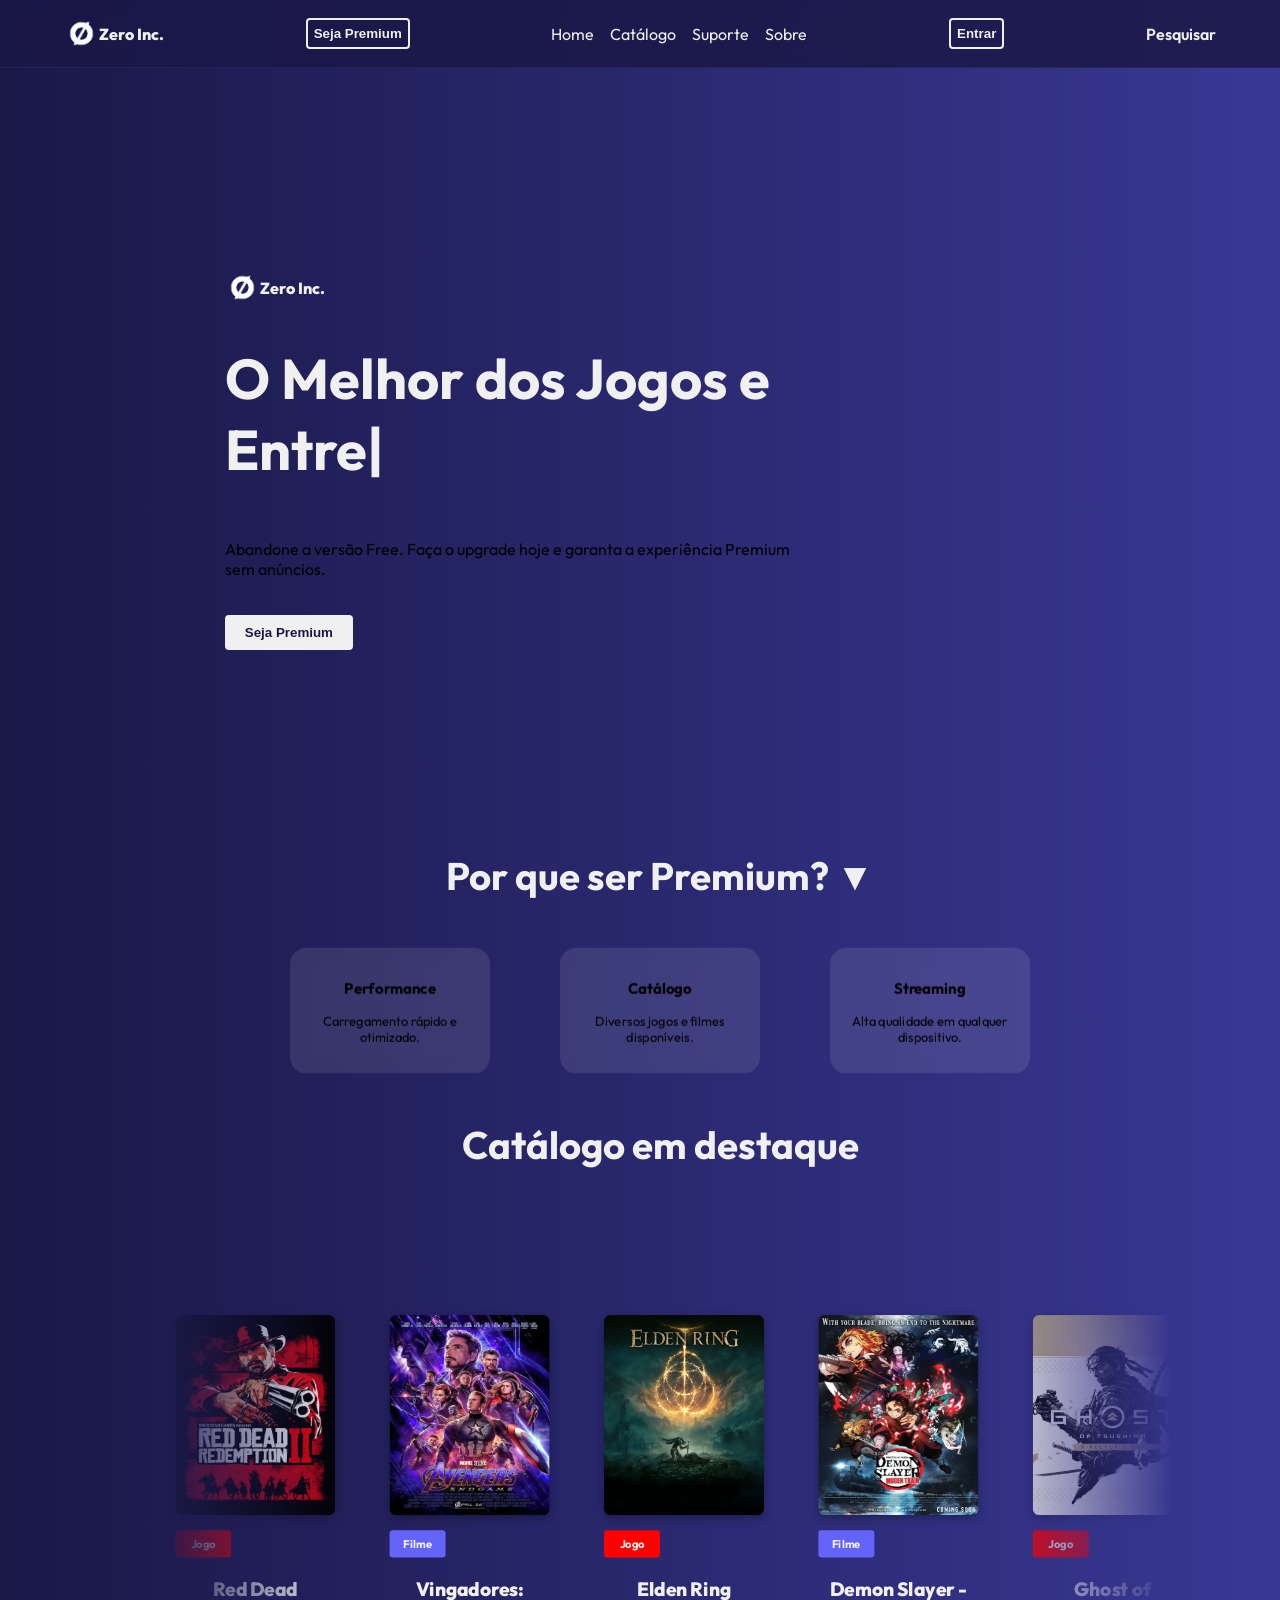
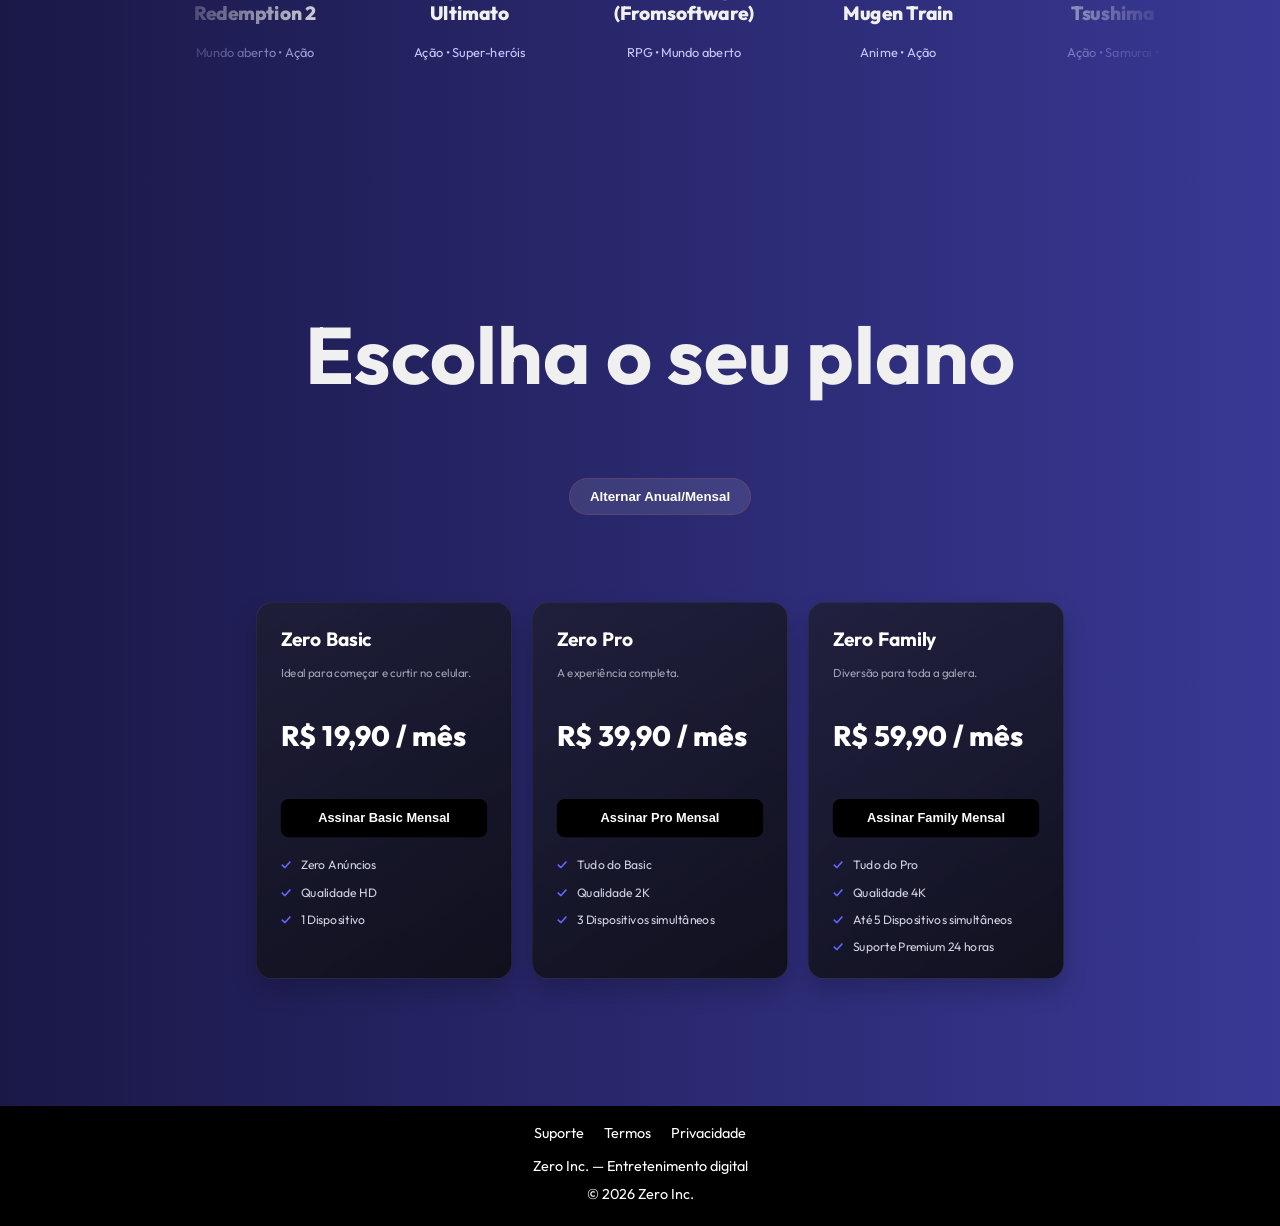
==== index.html @ 5bc1e82e "Removida a pasta Zero para utilizar o GitHub Pages" ====
<!DOCTYPE html>
<html lang="pt-br">

<head>
    <meta charset="UTF-8">
    <meta name="viewport" content="width=device-width, initial-scale=1.0">
    <title>Zero Inc.</title>
    <link rel="stylesheet" href="css/index.css">
    <link rel="stylesheet" href="css/basic.css">
    <script src="js/script.js" defer></script>
</head>

<body>
    <div class="container">
        <div class="header">
            <div class="nav-icon">
                <img src="img/logo.png" class="nav-logo" alt="">Zero Inc.
            </div>
            <a href="#plansID"><button class="nav-subscription-btn sign-btn">Seja Premium</button></a>

            <div class="nav-menu">
                <ul>
                    <li><a href="#">Home</a></li>
                    <li><a href="#catalogID">Catálogo</a></li>
                    <li><a href="#footerID">Suporte</a></li>
                    <li><a href="#footerID">Sobre</a></li>
                </ul>
            </div>

            <button class="nav-sign-btn">Entrar</button>
            <div class="nav-search">Pesquisar</div>
        </div>

        <div class="content">

            <div class="banner-container">
                <div class="banner-icon">
                    <img src="img/logo.png" class="nav-logo" alt="">Zero Inc.
                </div>
                <h1 class="banner-title" id="typewriter">O Melhor dos Jogos e Entretenimento em um só lugar.</h1>
                <p>Abandone a versão Free. Faça o upgrade hoje e garanta a experiência Premium sem anúncios.</p>
                <a href="#plansID"><button class="banner-subscription-btn sign-btn">Seja Premium</button></a>

            </div>

            <div class="benefits-container">

                <div class="benefits-head">
                    <h2 class="benefits-title">Por que ser Premium? <span class="seta">▼</span></h2>
                </div>
                <div class="benefits-cards">

                    <div class="benefit-card" id="benefits-animation">
                        <h3> Performance</h3>
                        <p>Carregamento rápido e otimizado.</p>
                    </div>

                    <div class="benefit-card" id="benefits-animation">
                        <h3> Catálogo</h3>
                        <p>Diversos jogos e filmes disponíveis.</p>
                    </div>

                    <div class="benefit-card" id="benefits-animation">
                        <h3> Streaming</h3>
                        <p>Alta qualidade em qualquer dispositivo.</p>
                    </div>

                </div>

            </div>
            <h2 class="catalog-title" id="catalogID" >Catálogo em destaque</h2>

            <div class="carousel" id="carousel-animation" data-direction="right">

                <div class="catalog">
                    <li class="catalog-card ">
                        <img src="/img/redDead.jpg" class="card-image" alt="Capa de um jogo">
                        <card-tag class="card-tag ">
                            <h4 id="jogo">Jogo</h4>
                        </card-tag>
                        <h3 class="card-title">Red Dead Redemption 2</h3>
                        <p class="card-description">Mundo aberto • Ação </p>
                    </li>
                    <li class="catalog-card">
                        <img src="/img/vingadores.jpg" class="card-image" alt="Capa de um jogo">
                        <card-tag class="card-tag">
                            <h4 idd="filme">Filme</h4>
                        </card-tag>
                        <h3 class="card-title">Vingadores: Ultimato</h3>
                        <p class="card-description">Ação • Super-heróis </p>
                    </li>
                    <li class="catalog-card">
                        <img src="/img/eldenRing.jpg" class="card-image" alt="Capa de um jogo">
                        <card-tag class="card-tag ">
                            <h4 id="jogo">Jogo</h4>
                        </card-tag>
                        <h3 class="card-title">Elden Ring (Fromsoftware)</h3>
                        <p class="card-description">RPG • Mundo aberto </p>
                    </li>
                    <li class="catalog-card ">
                        <img src="/img/demonSlayer.jpg" class="card-image" alt="Capa de um jogo">
                        <card-tag class="card-tag ">
                            <h4 class="filme">Filme</h4>
                        </card-tag>
                        <h3 class="card-title">Demon Slayer - Mugen Train</h3>
                        <p class="card-description">Anime • Ação</p>
                    </li>
                    <li class="catalog-card">
                        <img src="/img/tsushima.jpg" class="card-image" alt="Capa de um jogo">
                        <card-tag class="card-tag">
                            <h4 id="jogo">Jogo</h4>
                        </card-tag>
                        <h3 class="card-title">Ghost of Tsushima</h3>
                        <p class="card-description">Ação • Samurai •</p>
                    </li>
                    <li class="catalog-card">
                        <img src="/img/homemAranha.jpg" class="card-image" alt="Capa de um jogo">
                        <card-tag class="card-tag">
                            <h4 id="filme">Filme</h4>
                        </card-tag>
                        <h3 class="card-title">Spider-Man: No Way Home</h3>
                        <p class="card-description">Super-herói • Multiverso</p>
                    </li>

                </div>

            </div>

            <div class="plans-section" id="plansID">
                <div class="plans-title">
                    <h2>Escolha o seu plano</h2>
                    <h3>Desbloqueie o máximo do entretenimento com a Zero.</h3>
                    <button class="plan-toggle" onclick="alternarPrecoBotoes()">Alternar Anual/Mensal</button>
                </div>

                <div class="plans-container" id="plans-animation">
                    <div class="plans-card">
                        <h3 class="plans-title">Zero Basic</h3>
                        <p class="plans-description">Ideal para começar e curtir no celular.</p>
                        <h2 id="price-basic">R$ 19,90 / mês</h2>
                        <p class="plan-extra" id="extra-basic"></p>
                        <button class="subscription-btn-basic">Assinar Basic Mensal</button>
                        <div class="plans-resources">
                            <ul>
                                <li>Zero Anúncios</li>
                                <li>Qualidade HD</li>
                                <li>1 Dispositivo</li>
                            </ul>
                        </div>
                    </div>

                    <div class="plans-card">
                        <h3 class="plans-title">Zero Pro</h3>
                        <p class="plans-description">A experiência completa.</p>
                        <h2 id="price-pro">R$ 39,90 / mês</h2>
                        <p class="plan-extra" id="extra-pro"></p>
                        <button class="subscription-btn-pro">Assinar Pro Mensal</button>
                        <div class="plans-resources">
                            <ul>
                                <li>Tudo do Basic</li>
                                <li>Qualidade 2K</li>
                                <li>3 Dispositivos simultâneos</li>
                            </ul>
                        </div>
                    </div>

                    <div class="plans-card">
                        <h3 class="plans-title">Zero Family</h3>
                        <p class="plans-description">Diversão para toda a galera.</p>
                        <h2 id="price-family">R$ 59,90 / mês</h2>
                        <p class="plan-extra" id="extra-family"></p>
                        <button class="subscription-btn-family">Assinar Family Mensal</button>
                        <div class="plans-resources">
                            <ul>
                                <li>Tudo do Pro</li>
                                <li>Qualidade 4K</li>
                                <li>Até 5 Dispositivos simultâneos</li>
                                <li>Suporte Premium 24 horas</li>
                            </ul>


                        </div>
                    </div>
                </div>
            </div>
        </div>
    </div>
    <div class="footer" id="footerID">
        <div class="footer-links">
            <a href="#footerID">Suporte</a>
            <a href="#footerID">Termos</a>
            <a href="#footerID">Privacidade</a>
        </div>
        <p>Zero Inc. — Entretenimento digital</p>
        <p>&copy; 2026 Zero Inc.</p>
    </div>

    </div>
</body>

</html>
---- css/index.css ----
/* Define nomes de áreas para o Grid. */
.item1 {
    grid-area: header;
}

.item2 {
    grid-area: content;
}

.item3 {
    grid-area: footer;
}

/* O contêiner principal que envolve todo o conteúdo */
.container {
    display: grid;
    /* Ativa o layout em grade */

    /* Define o "mapa" do layout, empilhando o cabeçalho, conteúdo e rodapé */
    grid-template:
        'header'
        'content'
        'footer';

    /* Define que as colunas e linhas se ajustarão automaticamente ao tamanho do conteúdo */
    grid-template-columns: auto;
    grid-template-rows: auto;
}

.content {
    height: auto;
    width: 100vw;
}

/* Define uma altura fixa para a área do rodapé */
.footer {
    height: 100px;
    width: 100vw;
}
---- css/basic.css ----
@import url('https://fonts.googleapis.com/css2?family=Outfit:wght@100..900&display=swap');

/* Retirar após a conclusão */
* {
  box-sizing: border-box;
}

@keyframes scroll{
  to {
    transform: translate(calc(-50% - 0.5rem));
  }
}

@keyframes fade-in {

  to {
    scale: 1;
    opacity: 1;
  }
}

@keyframes fadeAnimation {
  0% {
    opacity: 0;
  }

  100% {
    opacity: 1;
  }
}

@keyframes quique {

  0%,
  100% {
    transform: translateY(0);
  }

  50% {
    transform: translateY(-10px);
  }
}

/* Cria uma animação contínua que movimenta o fundo de um lado para o outro */
@keyframes vaiVem {
  0% {
    background-position: 0% 50%;
  }

  50% {
    background-position: 100% 50%;
  }

  100% {
    background-position: 0% 50%;
  }
}

@keyframes giro {
  from {
    translate: 0;
  }

  to {
    translate: -100%;
  }
}

/* Animação de digitação para o simbolo "|" */

#typewriter::after {
  content: "|";
  animation: piscar 1s step-end infinite;
}

/* Esconde o cursor quando a digitação termina (opcional) */
#typewriter:hover::after {
  display: none;
}

@keyframes piscar {
  50% {
    opacity: 0;
  }
}

html {
  font-family: Outfit;
  scroll-behavior: smooth;
  overflow-x: hidden;
  width: 100vw;
}

body {
  animation-timing-function: ease-in-out;
  background-image: linear-gradient(90deg, rgb(26, 24, 71), rgb(72, 72, 187));
  /* Cria um fundo degradê azulado */
  background-size: 150% 150%;
  /* Aumenta o fundo para que a animação tenha espaço para "correr" */
  margin: 0;
  /* Remove as margens padrão do navegador */
  min-height: 100vh;
  animation: vaiVem 15s ease infinite;
  /* Aplica a animação 15s de duração em loop */
  animation-fill-mode: alternate;
  /* Faz a animação ir e voltar suavemente */



}

button {
  font-weight: 700;
  cursor: pointer;
  color: #f1f0f0;

}





.container>div:nth-child(3n) {
  /* Afeta o Footer */
  background-color: #ff760cc9;
}

/* Estiliza os filhos diretos do .container (.header, .content, .footer) */
.container>div {
  color: #000000;
  /* Define a cor do texto para preto */
}

/* Estiliza o cabeçalho principal */
.header {
  position: fixed;
  top: 0;
  left: 0;
  width: 100%;
  z-index: 1000;
  display: flex;
  /* Coloca os itens internos lado a lado */
  justify-content: space-between;
  /* Espalha os itens (logo na esquerda, menu no centro, botões na direita) */
  align-items: center;
  /* Centraliza os itens verticalmente */
  padding: 1rem 5%;
  background-color: rgba(26, 24, 71, 0.85);
  backdrop-filter: blur(10px);
  border-bottom: 1px solid rgba(255, 255, 255, 0.05);
  /* Adiciona respiro interno: 1rem em cima/embaixo, 5% nas laterais */
  /* Cria um efeito de desfoque no fundo (estilo "vidro") */
  /* margin-bottom: 2rem; */
  /* Cria um espaço abaixo do cabeçalho */

  transition: top 0.3s;
}

.nav-icon {
  display: flex;
  color: #f1f0f0;
  align-items: center;
  justify-content: center;
  font-weight: 800;
}

.nav-logo {
  width: 35px;
  padding: 0;
  margin: 0;
}

.header button {
  color: #f1f0f0;
  border-radius: 4px;
  padding: 6px;
  border: 2px solid #f1f0f0;
  background-color: transparent;

  transition: 0.3s ease;
}

.header button:hover {
  color: rgb(26, 24, 71);
  background-color: #f1f0f0;
}

/* Estilizando o botão/texto de Pesquisar */
.nav-search {
  color: #f1f0f0;
  font-weight: 600;
  font-size: clamp(12px, 1rem, 18px);
  cursor: pointer;
  transition: 0.3s ease;
}

.nav-search:hover {
  color: rgb(100, 100, 250);
  transform: scale(1.05);
}


.nav-subscription-btn a {
  text-decoration: none;
}

.nav-menu ul {
  padding: 0;
  margin: 0;
  display: flex;
  gap: 1rem;
  list-style: none;
}

.nav-menu a {
  /* Ajusta o tamanho da fonte dos links dentro da lista do menu.*/
  font-size: clamp(12px, 1rem, 18px);
  color: #f1f0f0;
  text-decoration: none;
  transition: .5s ease;
}

.nav-menu a:hover {
  border-bottom: 2px solid #f1f0f0;

}

.nav-sign-btn {
  border-radius: 4px;
}

/* Banner */



.banner-container {
  display: flex;

  height: 80vh;
  margin: 0 38vw 0 16vw;
  flex-direction: column;
  align-items: flex-start;
  justify-content: center;

}

.banner-icon {
  display: flex;
  color: #f1f0f0;
  align-self: flex-start;
  align-items: center;
  font-weight: 800;
}

.banner-title {
  flex-wrap: nowrap;
  font-size: clamp( 1.5rem, 8vw, 3.5rem);

  /* Ajusta o tamanho da fonte do título do banner de forma responsiva. */
  color: #f1f0f0;
}

.banner-subscription-btn {
  margin-top: 20px;
  padding: 10px 20px;
  color: rgb(26, 24, 71);
  background-color: #f1f0f0;
  border: none;
  border-radius: 4px;
  transition: 0.3s ease;
}

.banner-subscription-btn:hover{
  color: #f1f0f0;
  background-color: rgb(26, 24, 71);
  border: 2px solid  #f1f0f0; 
}

/* .banner-subscription-btn:hover{
} */

/* Content */

.content {
  margin: 0 20px;
  padding-top: 100px;
}

/* Catálogo */


.carousel {
  display: flex;
  max-width: 600px;
  margin: 50px auto;
  max-width: 100vw;
  justify-content: center;
}

.carousel[data-animated=true]{
  /* border: 5px solid lime ; */
  overflow: hidden;
  -webkit-mask: linear-gradient(
  90deg, 
  transparent,
  white 20%,
  white 80%,
  transparent
  );
  mask: linear-gradient(
  90deg, 
  transparent,
  white 20%,
  white 80%,
  transparent)
}

.carousel[data-animated=true] .catalog{
  width: max-content;
  flex-wrap: nowrap;
  animation: scroll 40s linear infinite;
}

.test{
  background-color: red;
}

.catalog-title{
  text-align: center;
  color: #f1f0f0;
  font-size: clamp(1.5rem, 3vw, 3rem);
}

.catalog {
  display: flex;
  scroll-behavior: smooth;
  scroll-snap-type: x mandatory;
  gap: 20px;
  max-width: 100%;
  padding: 10px;
  /* align-items: center;
  justify-content: center;
  gap: 1em;
  animation: giro 15s infinite linear;
  padding-right: 1em; */
  justify-content: space-between;

}

.catalog-card {
  flex: 0 0 8em;
  padding: 1em;
  font-size: 1.5rem;
  background-color: transparent;
  border-radius: 8px;
  text-align: center;
  align-content: center;
  transition: 0.3s ease;
  list-style-type: none;
}



@media (prefers-reduced-motion: no-preference){
#carousel-animation {
  scale: .8; opacity: 0;
  animation: fade-in linear forwards ;
  animation-timeline: view();
  animation-range: entry;
  
  }
}

.catalog-card:hover {
  transform: translateY(-10px);
  z-index: 0;
}

.card-image {
  filter: drop-shadow(0 4px 6px rgba(0, 0, 0, 0.3));
  width: 100%;
  height: auto;
  display: block;
  border-radius: 8px;
}

.card-tag {
  padding: 8px 0px 0px;
}



.catalog-card img {
  width: 200px;
  height: 250px;
  margin-top: 20px;
}

.catalog-card h4 {
  font-size: clamp(14px, 0.5vw, 24px);
  width: 70px;
  border-radius: 4px;
  padding: 8px;
  background-color: rgb(100, 100, 250);
  color: #f1f0f0;
}

#jogo{
  background-color: red;
}

.catalog-card h3 {
  font-size: clamp(18px, 2.5vw, 24px);
  color: #f1f0f0;
  font-weight: 800;
}

.catalog-card p {
  font-size: clamp(16px, 0.5vw, 16px);
  margin-block-start: 0em;
  margin-block-end: 0em;
  color: rgb(100, 100, 250);
  filter: brightness(2);
  padding-bottom: 10px;
}

.controls {
  z-index: 1;
  display: flex;
  width: 98%;
  position: absolute;
  justify-content: space-between;
  align-self: center;
  box-sizing: border-box;

}

.controls button {
  width: 40px;
  background-color: rgb(26, 24, 71);
}

/* Beneficios */

.benefits-title {
  color: #f1f0f0;
  font-size: clamp(1.5rem, 3vw, 3rem);
}

.seta {
  display: inline-block;
  color: #f1f0f0;
  animation-name: quique;
  animation-duration: 1.5s;
  animation-timing-function: ease-in-out;
  animation-iteration-count: infinite;
  animation-direction: normal;
  animation-fill-mode: both;
}

.benefits-head {
  animation-name: fadeAnimation;
  animation-duration: 1.5s;
  animation-timing-function: ease-in-out;
  animation-direction: normal;
  animation-fill-mode: both;
  /* animation-delay: s; */
}

.benefits-cards {
  display: flex;
  justify-content: center;
  gap: 20px;
  margin-top: 30px;
  flex-wrap: wrap;
}

.benefits-container {
  text-align: center;
}



.plans-section {
  text-align: center;
  justify-content: center;
}

#catalogID {
  justify-content: center;
  text-align: center;
}

/* beneficios */


.benefit-card {
  background: rgba(255, 255, 255, 0.1);
  backdrop-filter: blur(10px);
  padding: 20px;
  border-radius: 20px;
  width: 250px;
  color: rgb(2, 0, 0);
  transition: 0.3s ease;

  
}

@media (prefers-reduced-motion: no-preference){
#benefits-animation {
  scale: .8; opacity: 0;
  animation: fade-in linear forwards ;
  animation-timeline: view();
  animation-range: entry;

  }
}
/* #btn-right{
  align-self: flex-end;
} */

/* Planos */

.plans-section {
    text-align: center;
    color: #f1f0f0;
    padding: 40px 20px;
}

.plans-title h2 {
    font-size: clamp(5rem, 2vw, 3.5rem);
    margin-bottom: 10px;
}

.plans-title h3 {
    font-weight: 300;
    color: #00000000;
    margin-bottom: 30px;
}

.plan-toggle {
    padding: 10px 20px;
    background-color: rgba(255, 255, 255, 0.1);
    color: white;
    border: 1px solid rgba(176, 79, 79, 0.3);
    border-radius: 20px;
    cursor: pointer;
    transition: 0.3s ease;
}

.plan-toggle:hover {
    background-color: rgba(255, 255, 255, 0.2);
}

.plans-container {
    display: flex;
    flex-wrap: wrap;
    margin: 40px auto;
    justify-content: center;
    gap: 25px;
    max-width: 1100px;
}

#plans-animation{
  scale: .8; opacity: 0;
  animation: fade-in linear forwards ;
  animation-timeline: view();
  animation-range: entry;
}

.plans-card {
    width: 320px;
    padding: 30px;
    background: linear-gradient(145deg, rgba(30, 30, 50, 0.8), rgba(15, 15, 25, 0.95));
    border: 1px solid rgba(255, 255, 255, 0.08);
    border-radius: 20px;
    color: white;
    text-align: left;
    box-shadow: 0 15px 30px rgba(0, 0, 0, 0.2);
    transition: transform 0.3s ease, box-shadow 0.3s ease;
    display: flex;
    flex-direction: column;
}

.plans-card:hover {
    transform: translateY(-10px);
    box-shadow: 0 20px 40px rgba(0, 0, 0, 0.4);
}

.plans-card .plans-title {
    font-size: 1.5rem;
    margin: 0 0 5px 0;
}

.plans-card .plans-description {
    color: #a0a0b5;
    font-size: 0.9rem;
    margin-bottom: 15px;
    min-height: 40px;
}

.plans-card h2 {
    font-size: 2.2rem;
    margin: 10px 0 25px 0;
    font-weight: 800;
}

.plans-card button {
    width: 100%;
    padding: 15px;
    border-radius: 10px;
    border: none;
    background: linear-gradient(90deg, rgb(0, 0, 0), rgb(0, 0, 0));
    color: white;
    font-size: 1rem;
    font-weight: bold;
    cursor: pointer;
    transition: 0.3s ease;
    margin-bottom: 25px;
    text-transform: capitalize;
}

.plans-card button:hover {
    filter: brightness(1.2);
}

.plans-resources ul {
    list-style: none;
    padding: 0;
    margin: 0;
    display: flex;
    flex-direction: column;
    gap: 15px;
}

.plans-resources li {
    color: #d1d1e0;
    font-size: 0.95rem;
    position: relative;
    padding-left: 25px;
}

.plans-resources li::before {
    content: "✓";
    position: absolute;
    left: 0;
    color: rgb(100, 100, 250);
    font-weight: bold;
}

 .economia {
  font-weight: 600;
  color: greenyellow;
  text-shadow: 0 0 15px greenyellow ;
}

/* Footer */

.footer {
    display: flex;
    flex-direction: column;
    justify-content: center;
    align-items: center;
    background-color: black;
    color: #ffffff;
    font-size: 0.9rem;
    padding: 60px 0;
} 

.footer-links {
    display: flex;
    justify-content: center;
    align-items: center;
    gap: 20px;
    margin-bottom: 10px;
}

.footer-links a {
    color: #ffffff;
    text-decoration: none;
}

.footer-links a:hover {
    text-decoration: underline;
}

.footer p {
    margin: 5px 0;
    text-align: center;
}
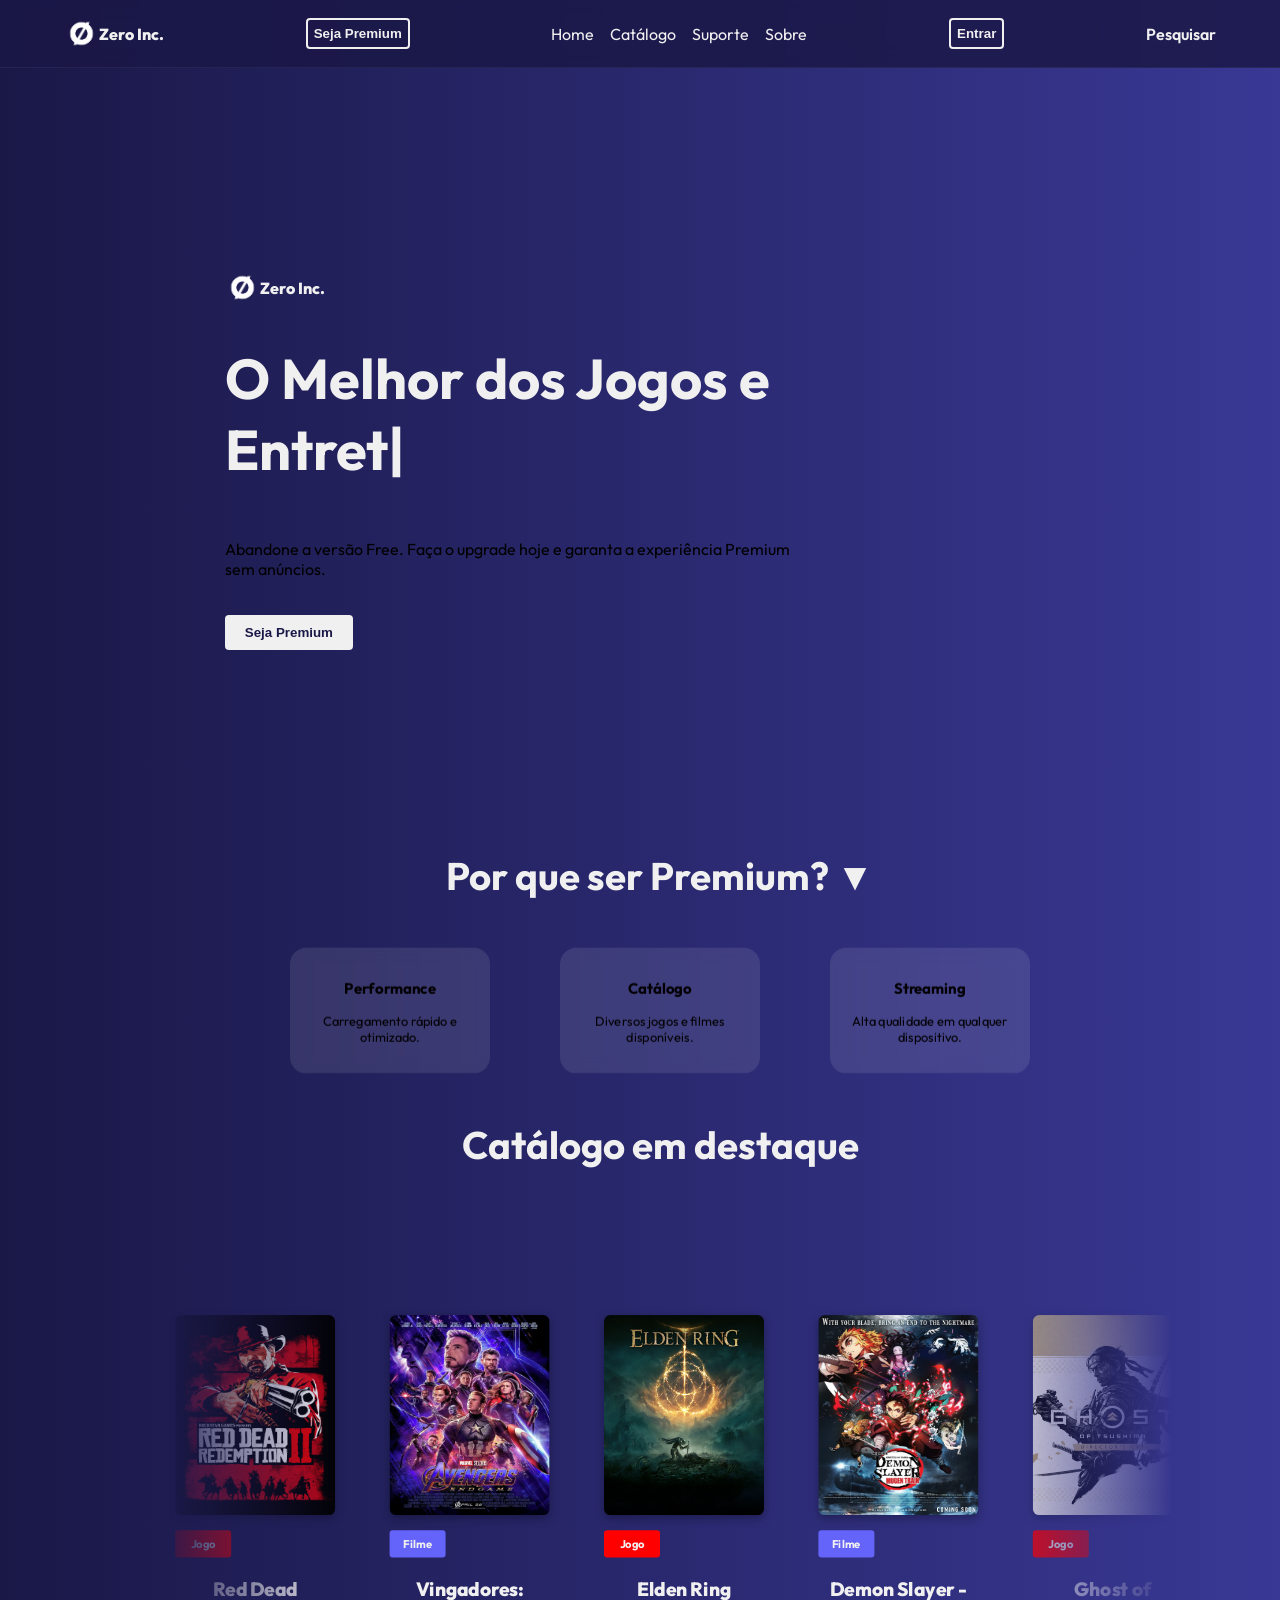
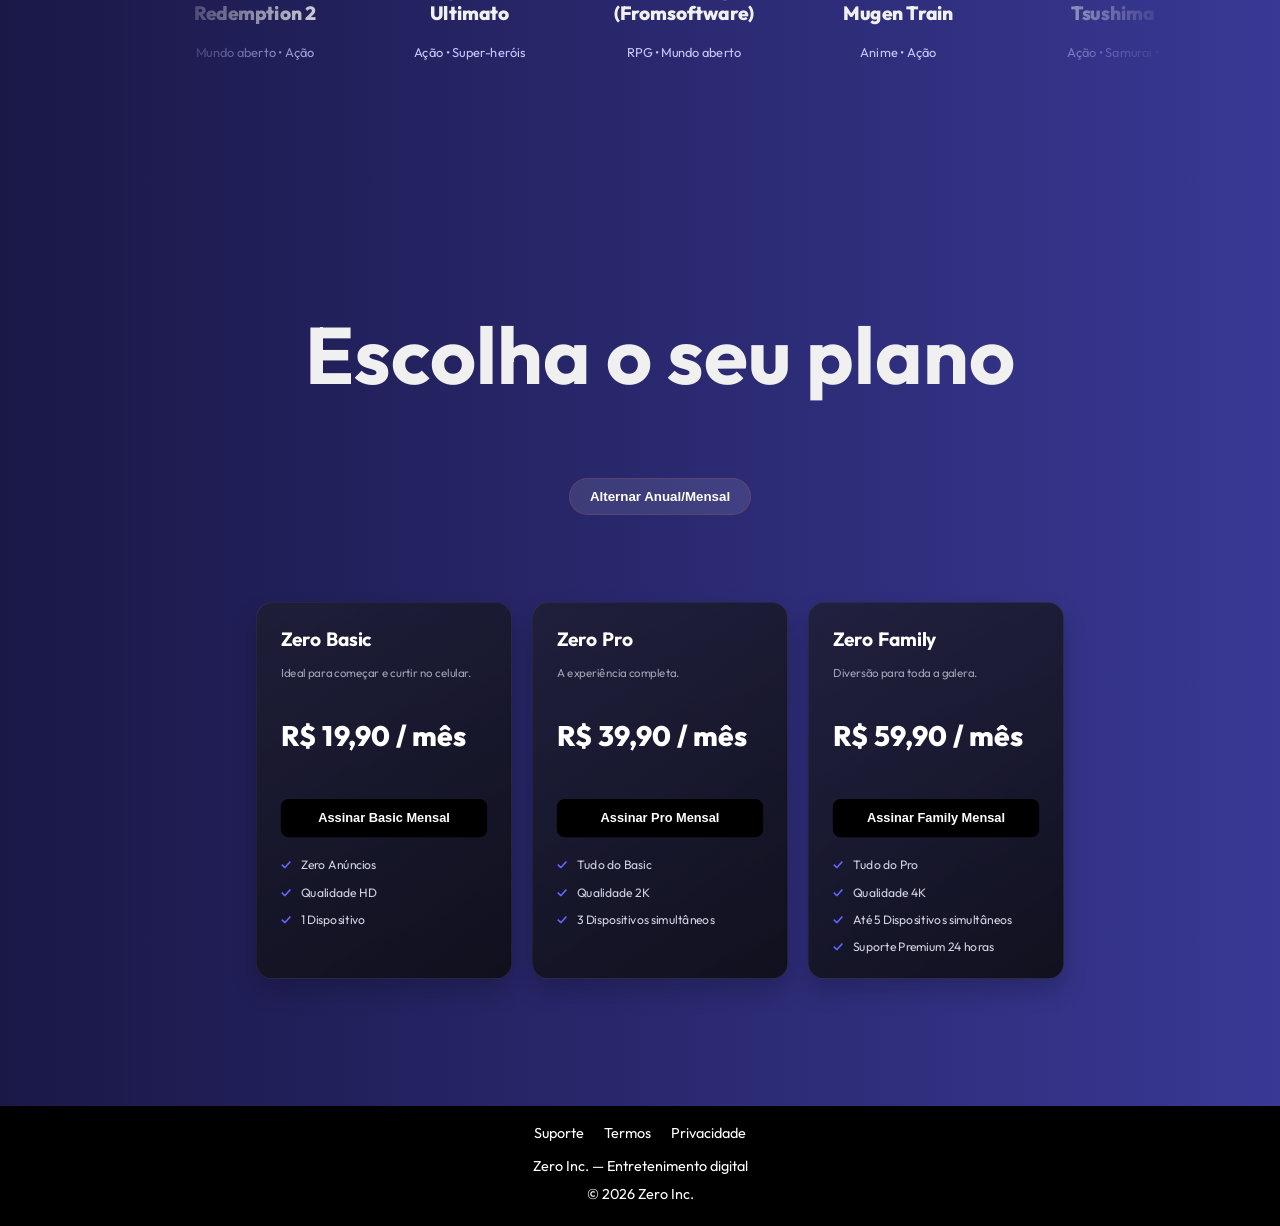
==== commit ee049532: "Corrigido bug das imagens" ====
--- a/index.html
+++ b/index.html
@@ -74,7 +74,7 @@
 
                 <div class="catalog">
                     <li class="catalog-card ">
-                        <img src="/img/redDead.jpg" class="card-image" alt="Capa de um jogo">
+                        <img src="img/redDead.jpg" class="card-image" alt="Capa de um jogo">
                         <card-tag class="card-tag ">
                             <h4 id="jogo">Jogo</h4>
                         </card-tag>
@@ -82,7 +82,7 @@
                         <p class="card-description">Mundo aberto • Ação </p>
                     </li>
                     <li class="catalog-card">
-                        <img src="/img/vingadores.jpg" class="card-image" alt="Capa de um jogo">
+                        <img src="img/vingadores.jpg" class="card-image" alt="Capa de um jogo">
                         <card-tag class="card-tag">
                             <h4 idd="filme">Filme</h4>
                         </card-tag>
@@ -90,7 +90,7 @@
                         <p class="card-description">Ação • Super-heróis </p>
                     </li>
                     <li class="catalog-card">
-                        <img src="/img/eldenRing.jpg" class="card-image" alt="Capa de um jogo">
+                        <img src="img/eldenRing.jpg" class="card-image" alt="Capa de um jogo">
                         <card-tag class="card-tag ">
                             <h4 id="jogo">Jogo</h4>
                         </card-tag>
@@ -98,7 +98,7 @@
                         <p class="card-description">RPG • Mundo aberto </p>
                     </li>
                     <li class="catalog-card ">
-                        <img src="/img/demonSlayer.jpg" class="card-image" alt="Capa de um jogo">
+                        <img src="img/demonSlayer.jpg" class="card-image" alt="Capa de um jogo">
                         <card-tag class="card-tag ">
                             <h4 class="filme">Filme</h4>
                         </card-tag>
@@ -106,7 +106,7 @@
                         <p class="card-description">Anime • Ação</p>
                     </li>
                     <li class="catalog-card">
-                        <img src="/img/tsushima.jpg" class="card-image" alt="Capa de um jogo">
+                        <img src="img/tsushima.jpg" class="card-image" alt="Capa de um jogo">
                         <card-tag class="card-tag">
                             <h4 id="jogo">Jogo</h4>
                         </card-tag>
@@ -114,7 +114,7 @@
                         <p class="card-description">Ação • Samurai •</p>
                     </li>
                     <li class="catalog-card">
-                        <img src="/img/homemAranha.jpg" class="card-image" alt="Capa de um jogo">
+                        <img src="img/homemAranha.jpg" class="card-image" alt="Capa de um jogo">
                         <card-tag class="card-tag">
                             <h4 id="filme">Filme</h4>
                         </card-tag>
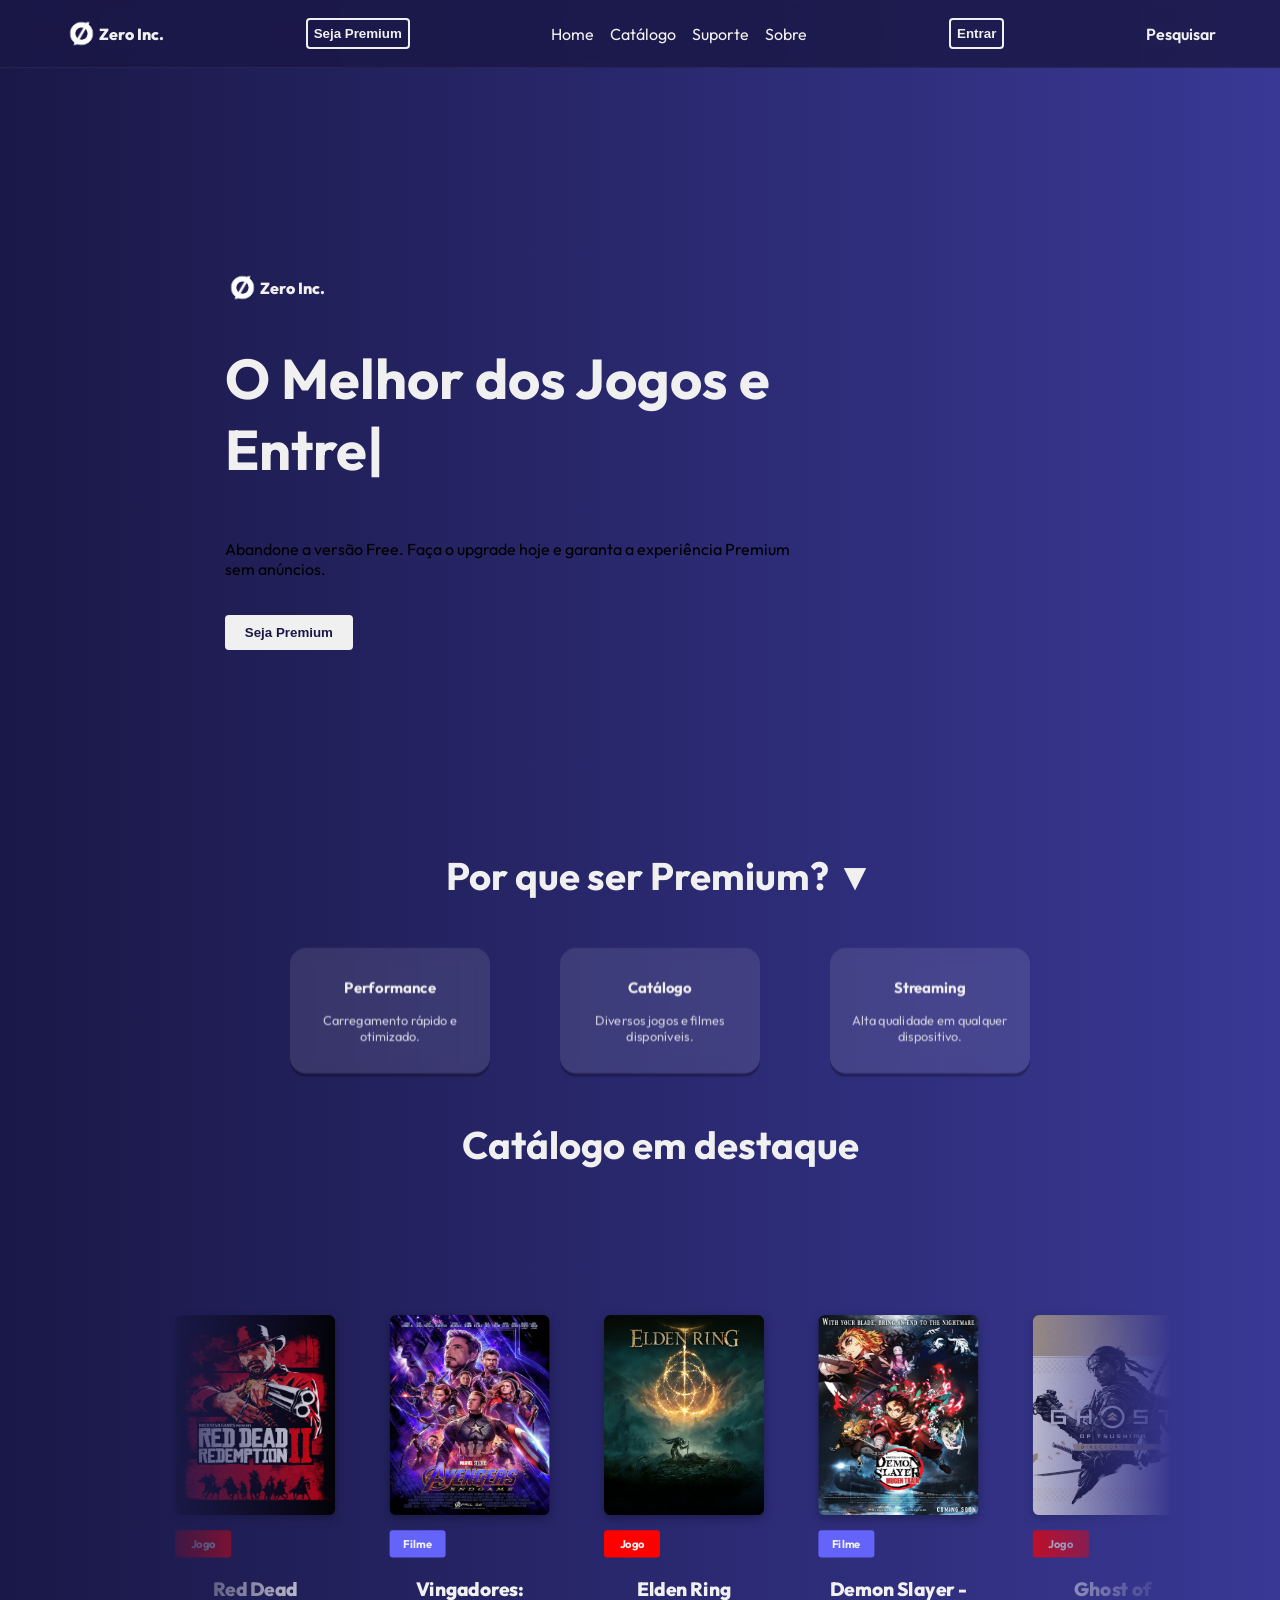
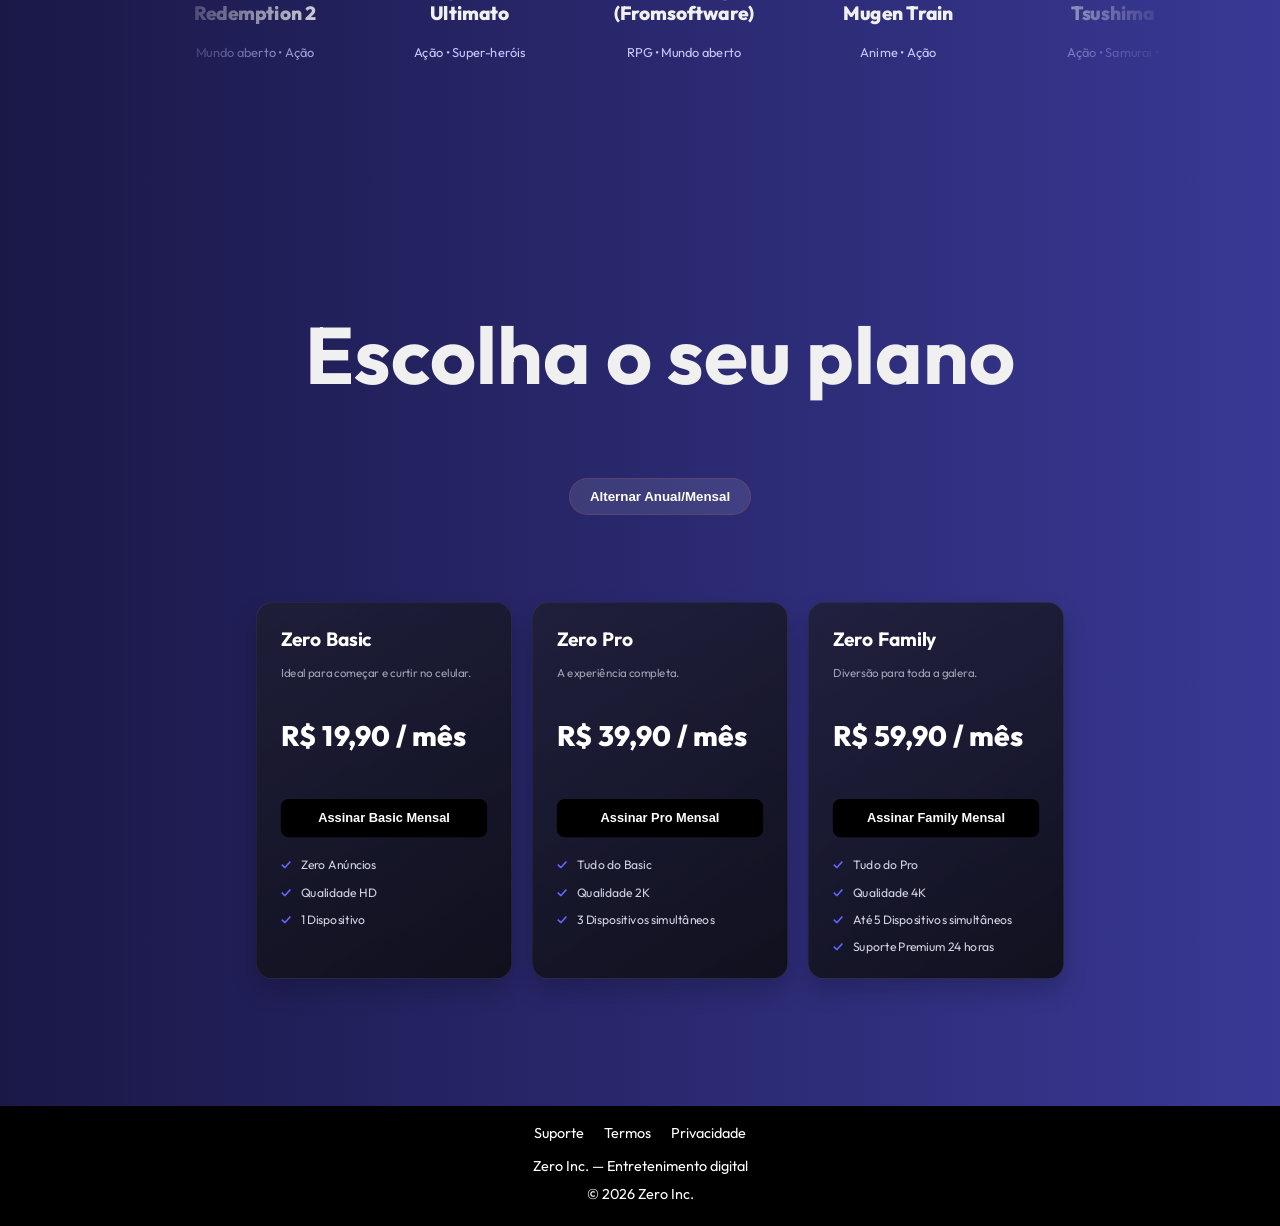
==== commit 19a5bac7: "feat: Add hover effect and text color adjustments for benefit cards" ====
--- a/index.html
+++ b/index.html
@@ -51,17 +51,17 @@
                 <div class="benefits-cards">
 
                     <div class="benefit-card" id="benefits-animation">
-                        <h3> Performance</h3>
+                        <h3>Performance</h3>
                         <p>Carregamento rápido e otimizado.</p>
                     </div>
 
                     <div class="benefit-card" id="benefits-animation">
-                        <h3> Catálogo</h3>
+                        <h3>Catálogo</h3>
                         <p>Diversos jogos e filmes disponíveis.</p>
                     </div>
 
                     <div class="benefit-card" id="benefits-animation">
-                        <h3> Streaming</h3>
+                        <h3>Streaming</h3>
                         <p>Alta qualidade em qualquer dispositivo.</p>
                     </div>
 
--- a/css/basic.css
+++ b/css/basic.css
@@ -475,6 +475,11 @@
   flex-wrap: wrap;
 }
 
+.benefit-card:hover {
+  transform: translateY(-10px);
+  z-index: 0;
+}
+
 .benefits-container {
   text-align: center;
 }
@@ -502,8 +507,15 @@
   width: 250px;
   color: rgb(2, 0, 0);
   transition: 0.3s ease;
-
-  
+  box-shadow: 0px 4px rgba(0, 0, 0, 0.3);
+}
+
+.benefit-card h3{
+  color: #f1f0f0;
+}
+
+.benefit-card p{
+  color: #d1d1e0;
 }
 
 @media (prefers-reduced-motion: no-preference){
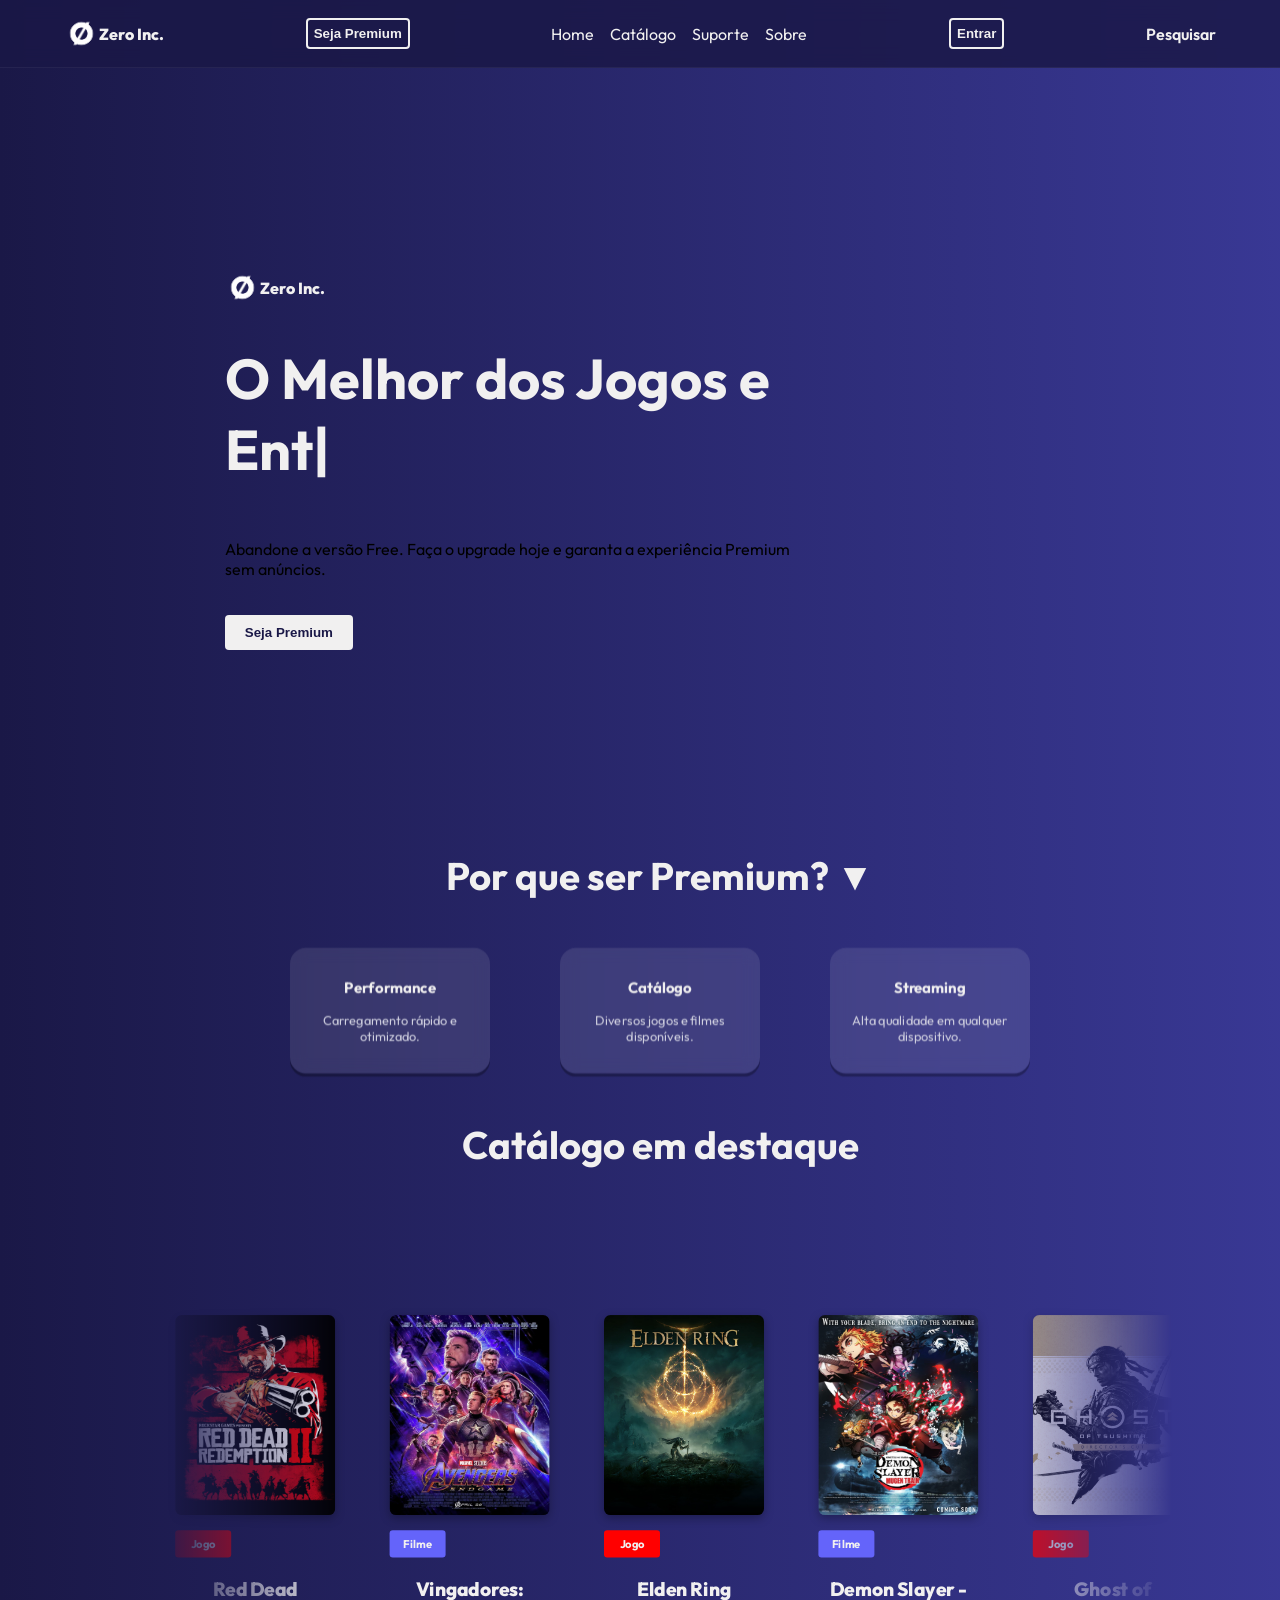
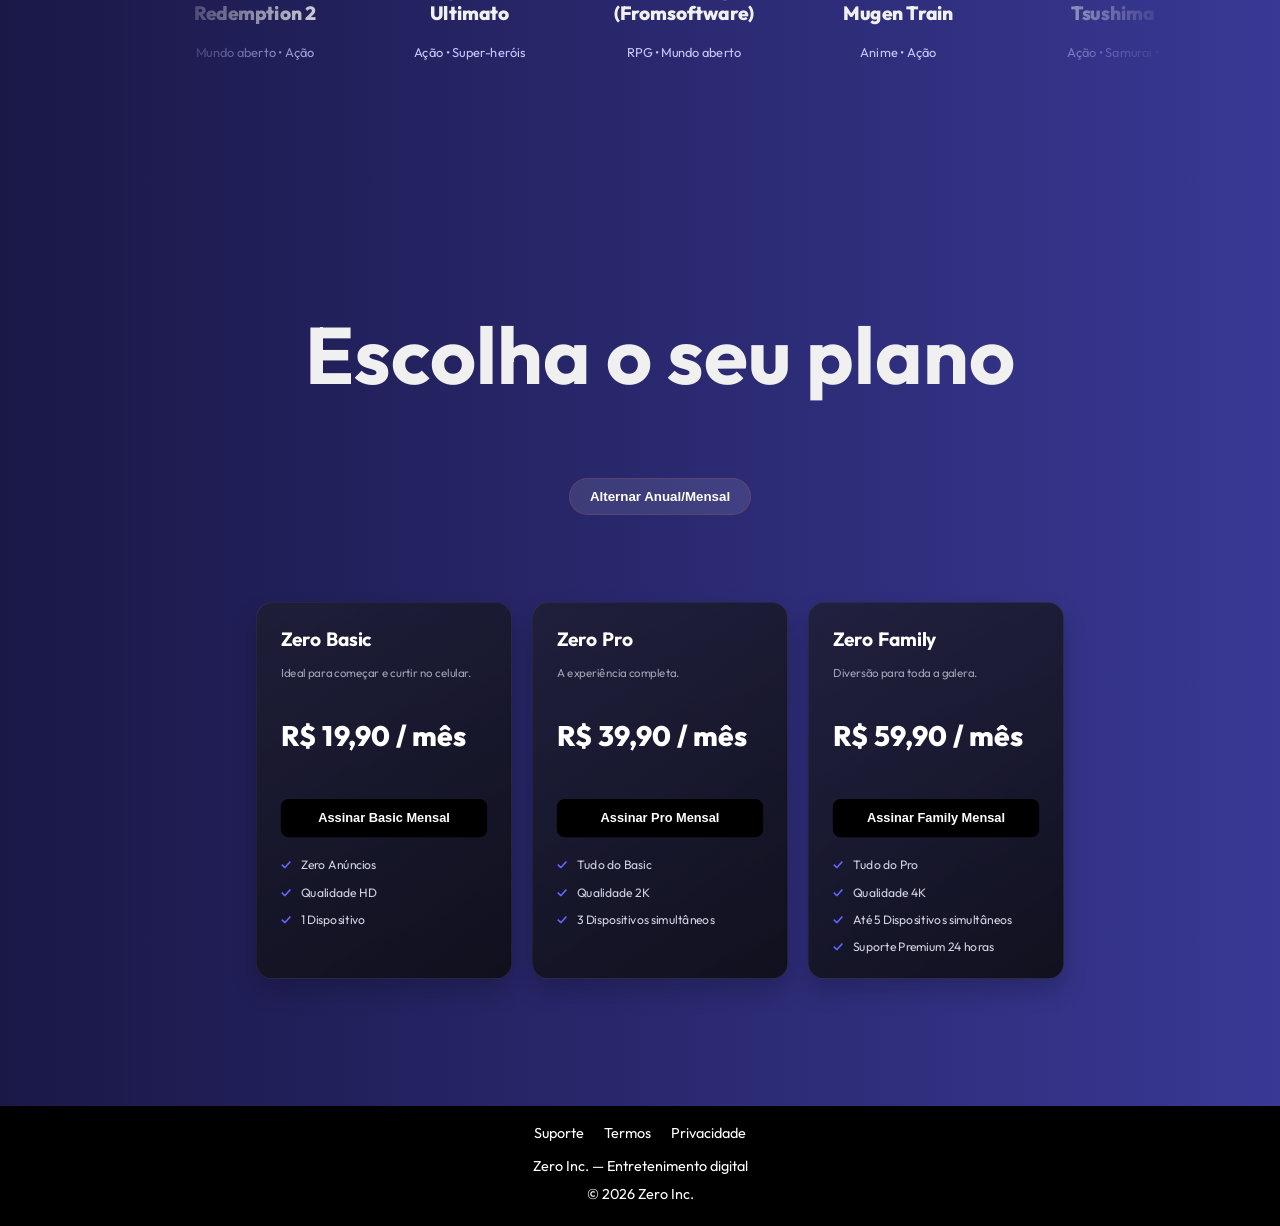
==== commit 424670f7: "fix: Correctly include favicon and organize head section in index.html Co-authored-by: Copilot <copi" ====
--- a/index.html
+++ b/index.html
@@ -5,8 +5,11 @@
     <meta charset="UTF-8">
     <meta name="viewport" content="width=device-width, initial-scale=1.0">
     <title>Zero Inc.</title>
+    <link rel="icon" type="image/x-icon" href="../img/logo.png">
+    <!-- CSS -->
     <link rel="stylesheet" href="css/index.css">
     <link rel="stylesheet" href="css/basic.css">
+    <!-- JavaScript -->
     <script src="js/script.js" defer></script>
 </head>
 
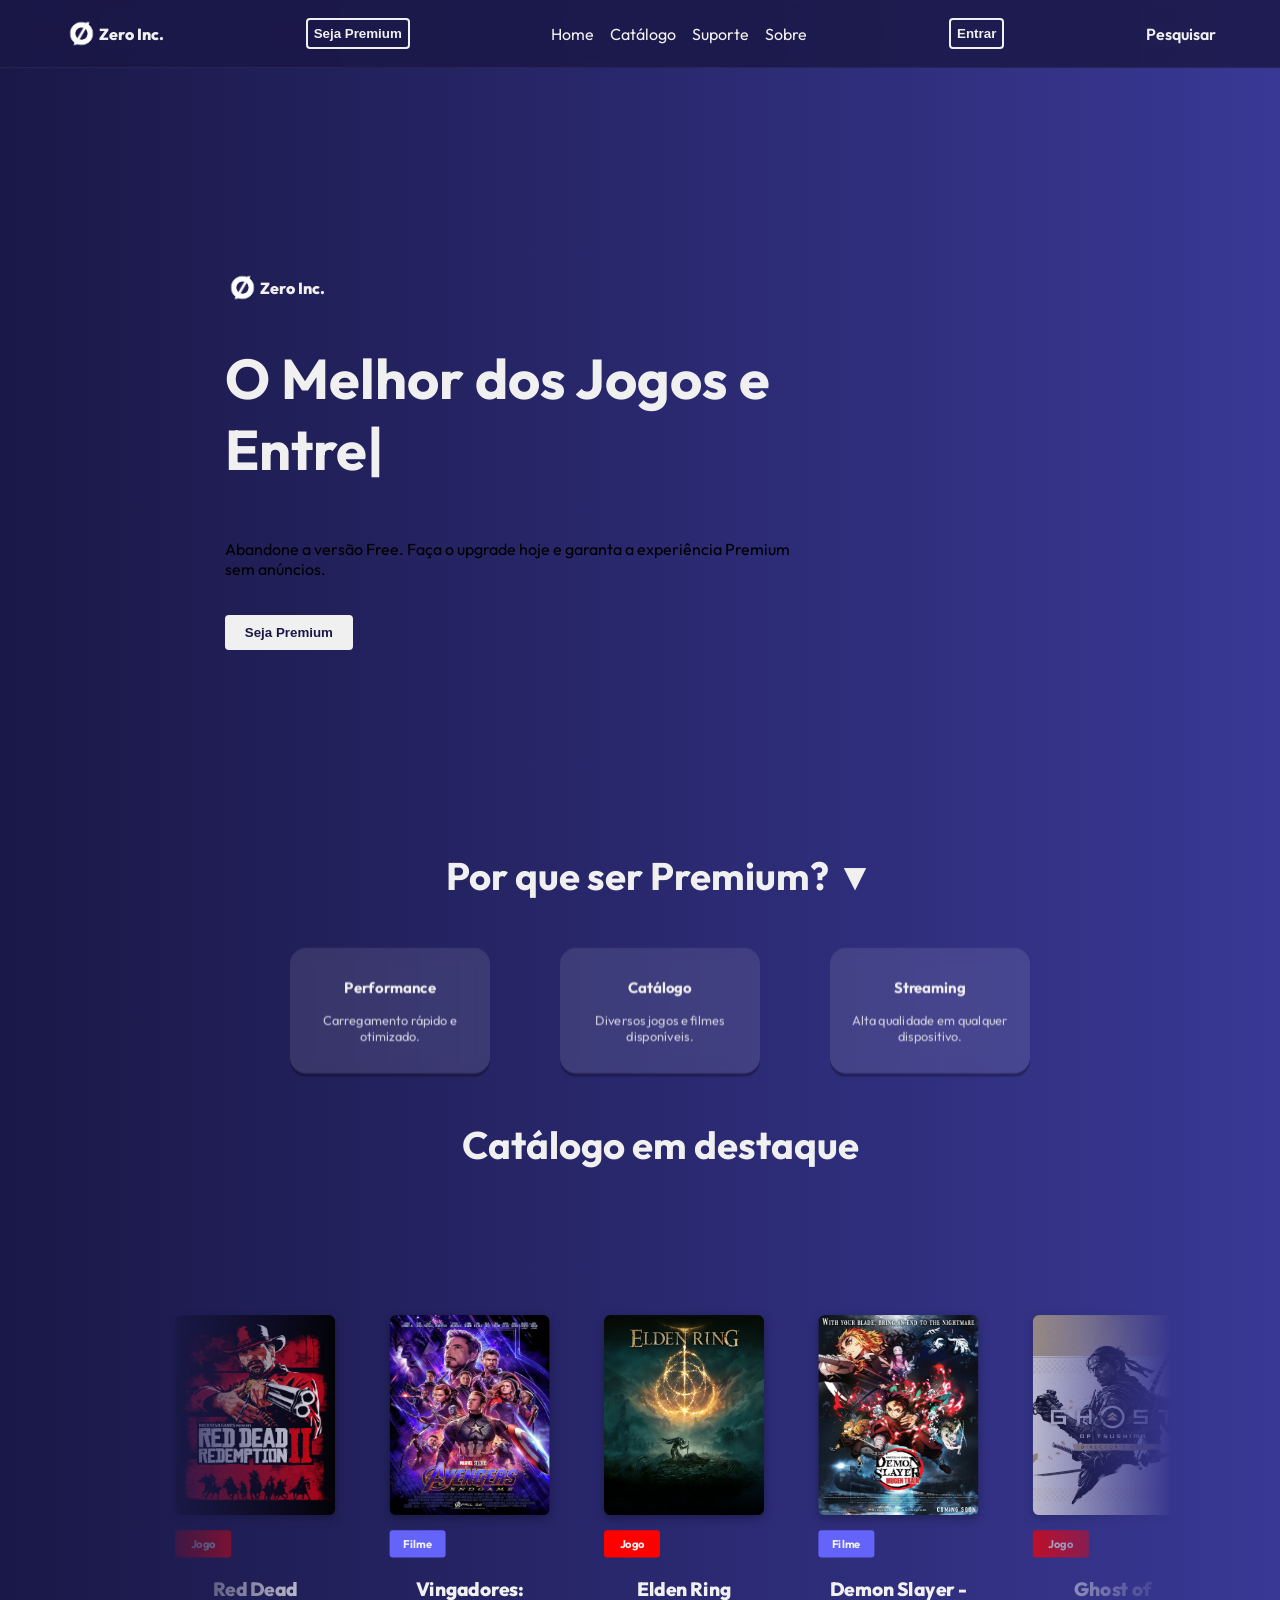
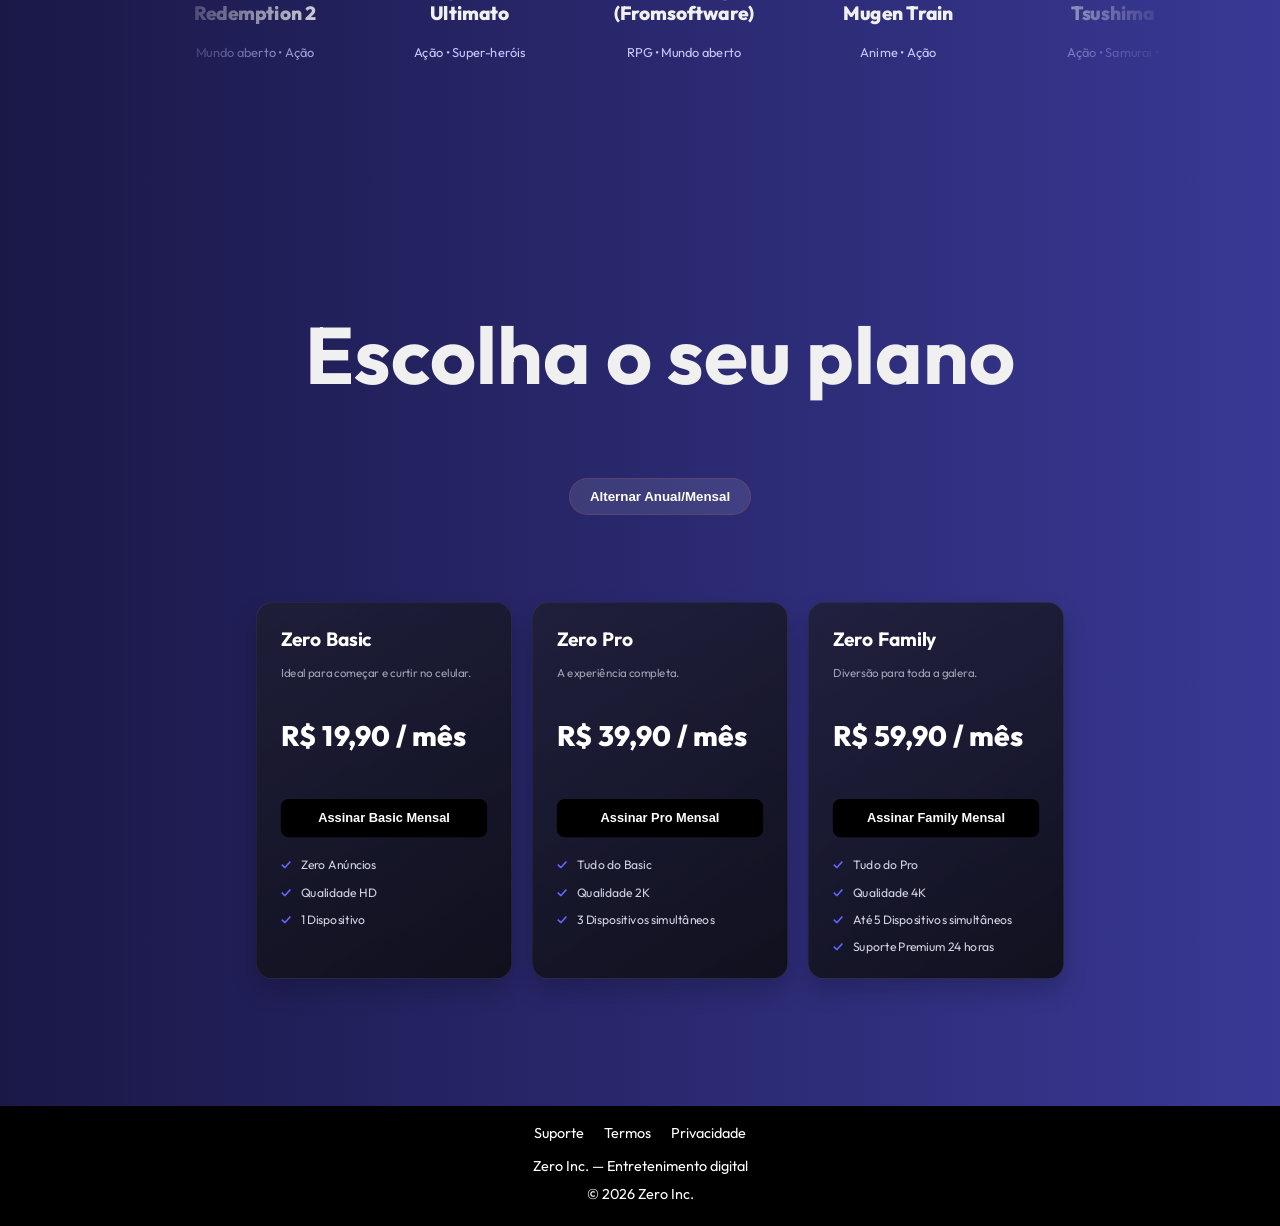
==== commit 202952d0: "fix: Correct icon link path in index.html" ====
--- a/index.html
+++ b/index.html
@@ -5,7 +5,7 @@
     <meta charset="UTF-8">
     <meta name="viewport" content="width=device-width, initial-scale=1.0">
     <title>Zero Inc.</title>
-    <link rel="icon" type="image/x-icon" href="../img/logo.png">
+    <link rel="icon" type="image/x-icon" href="./img/logo.png">
     <!-- CSS -->
     <link rel="stylesheet" href="css/index.css">
     <link rel="stylesheet" href="css/basic.css">
